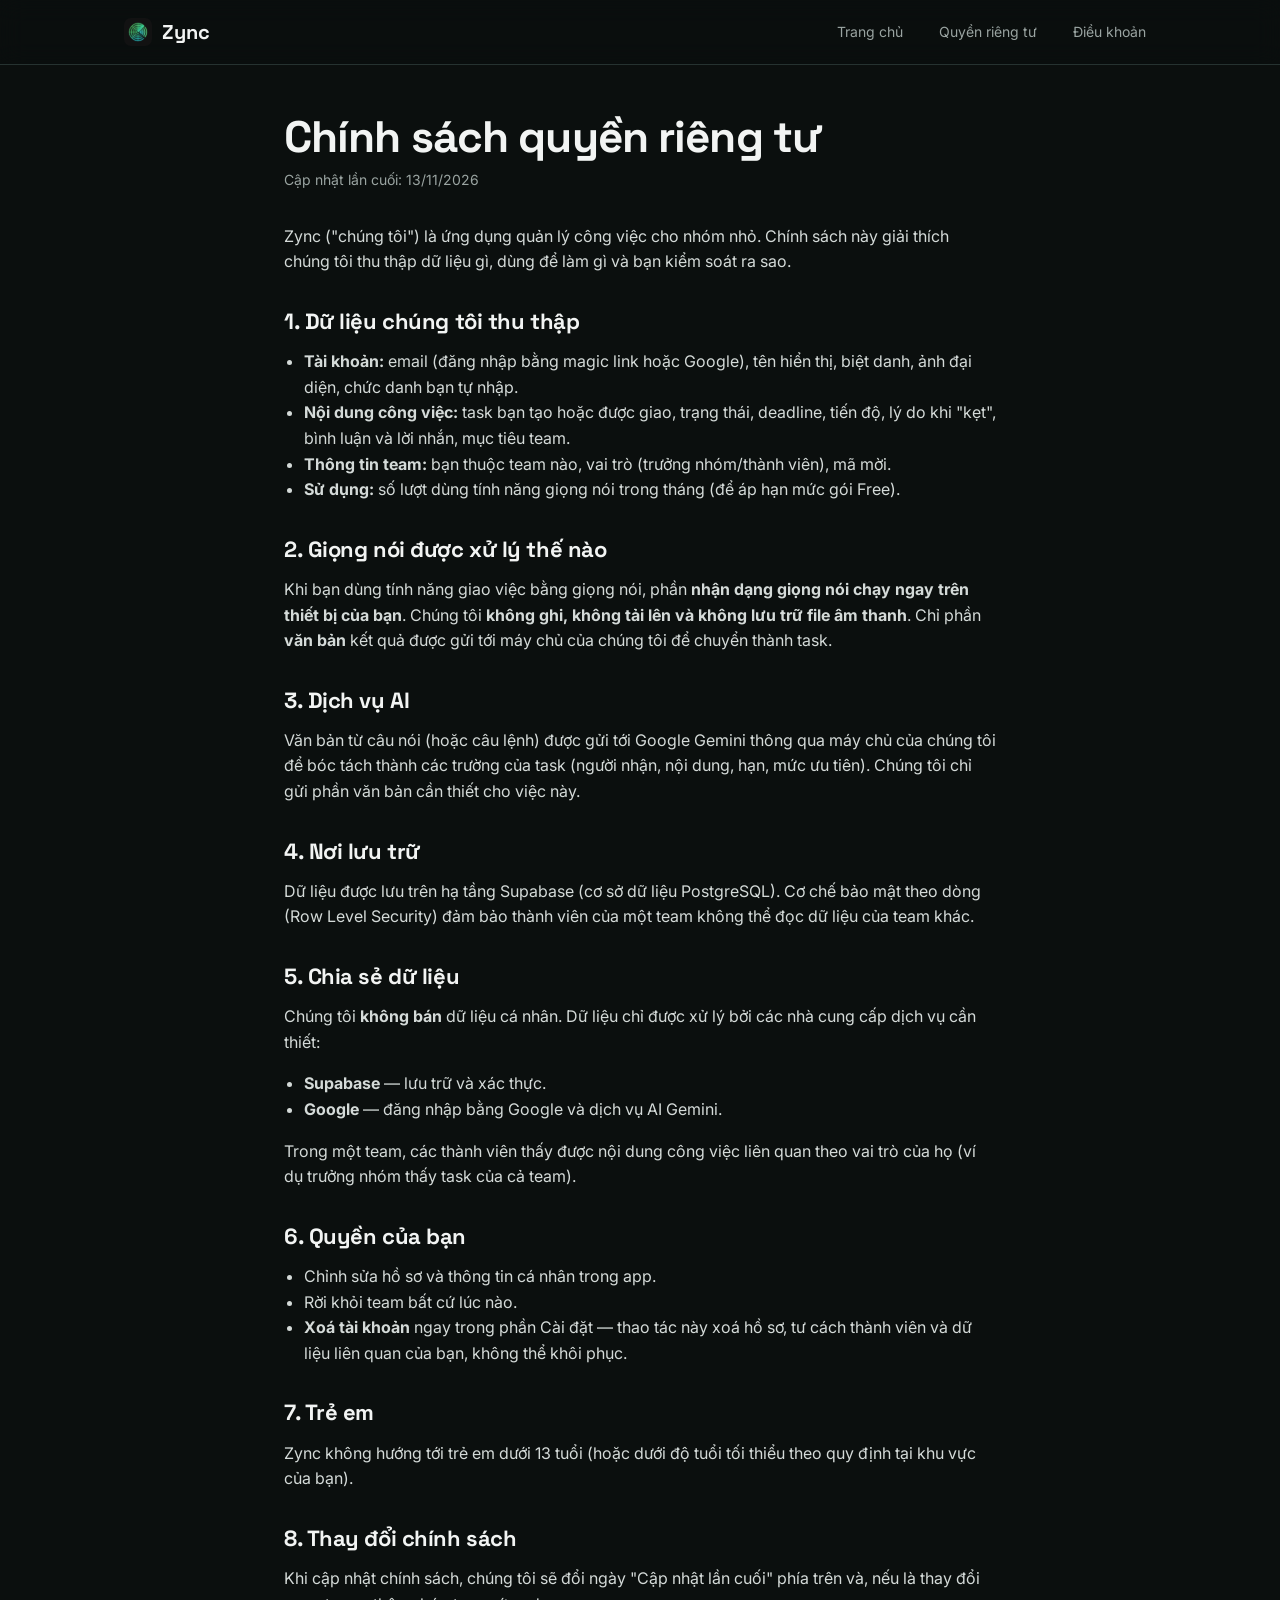
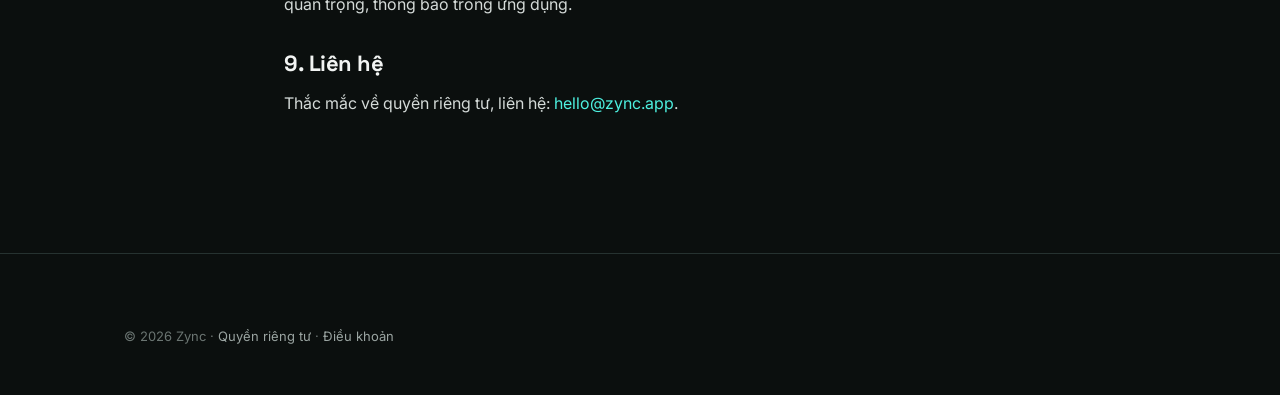
==== privacy.html @ 87f8e2c1 "feat: website giới thiệu Zync (radar 3D, privacy, terms) 🤖 Generated with [Claude Code](https://clau" ====
<!doctype html>
<html lang="vi">
<head>
<meta charset="utf-8">
<meta name="viewport" content="width=device-width, initial-scale=1">
<title>Chính sách quyền riêng tư — Zync</title>
<link rel="icon" href="assets/icon.png">
<link rel="preconnect" href="https://fonts.googleapis.com">
<link href="https://fonts.googleapis.com/css2?family=Inter:wght@400;500;600&family=Space+Grotesk:wght@600;700&display=swap" rel="stylesheet">
<link rel="stylesheet" href="styles.css">
</head>
<body>
<header class="nav"><div class="wrap">
<a class="brand" href="index.html"><img src="assets/icon.png" alt="Zync"> Zync</a>
<div class="spacer"></div>
<a class="link" href="index.html">Trang chủ</a>
<a class="link" href="privacy.html">Quyền riêng tư</a>
<a class="link" href="terms.html">Điều khoản</a>
</div></header>
<main class="doc">
<h1>Chính sách quyền riêng tư</h1>
<div class="updated">Cập nhật lần cuối: 13/11/2026</div>

<p>Zync ("chúng tôi") là ứng dụng quản lý công việc cho nhóm nhỏ. Chính sách này giải thích chúng tôi thu thập dữ liệu gì, dùng để làm gì và bạn kiểm soát ra sao.</p>

<h2>1. Dữ liệu chúng tôi thu thập</h2>
<ul>
<li><b>Tài khoản:</b> email (đăng nhập bằng magic link hoặc Google), tên hiển thị, biệt danh, ảnh đại diện, chức danh bạn tự nhập.</li>
<li><b>Nội dung công việc:</b> task bạn tạo hoặc được giao, trạng thái, deadline, tiến độ, lý do khi "kẹt", bình luận và lời nhắn, mục tiêu team.</li>
<li><b>Thông tin team:</b> bạn thuộc team nào, vai trò (trưởng nhóm/thành viên), mã mời.</li>
<li><b>Sử dụng:</b> số lượt dùng tính năng giọng nói trong tháng (để áp hạn mức gói Free).</li>
</ul>

<h2>2. Giọng nói được xử lý thế nào</h2>
<p>Khi bạn dùng tính năng giao việc bằng giọng nói, phần <b>nhận dạng giọng nói chạy ngay trên thiết bị của bạn</b>. Chúng tôi <b>không ghi, không tải lên và không lưu trữ file âm thanh</b>. Chỉ phần <b>văn bản</b> kết quả được gửi tới máy chủ của chúng tôi để chuyển thành task.</p>

<h2>3. Dịch vụ AI</h2>
<p>Văn bản từ câu nói (hoặc câu lệnh) được gửi tới Google Gemini thông qua máy chủ của chúng tôi để bóc tách thành các trường của task (người nhận, nội dung, hạn, mức ưu tiên). Chúng tôi chỉ gửi phần văn bản cần thiết cho việc này.</p>

<h2>4. Nơi lưu trữ</h2>
<p>Dữ liệu được lưu trên hạ tầng Supabase (cơ sở dữ liệu PostgreSQL). Cơ chế bảo mật theo dòng (Row Level Security) đảm bảo thành viên của một team không thể đọc dữ liệu của team khác.</p>

<h2>5. Chia sẻ dữ liệu</h2>
<p>Chúng tôi <b>không bán</b> dữ liệu cá nhân. Dữ liệu chỉ được xử lý bởi các nhà cung cấp dịch vụ cần thiết:</p>
<ul>
<li><b>Supabase</b> — lưu trữ và xác thực.</li>
<li><b>Google</b> — đăng nhập bằng Google và dịch vụ AI Gemini.</li>
</ul>
<p>Trong một team, các thành viên thấy được nội dung công việc liên quan theo vai trò của họ (ví dụ trưởng nhóm thấy task của cả team).</p>

<h2>6. Quyền của bạn</h2>
<ul>
<li>Chỉnh sửa hồ sơ và thông tin cá nhân trong app.</li>
<li>Rời khỏi team bất cứ lúc nào.</li>
<li><b>Xoá tài khoản</b> ngay trong phần Cài đặt — thao tác này xoá hồ sơ, tư cách thành viên và dữ liệu liên quan của bạn, không thể khôi phục.</li>
</ul>

<h2>7. Trẻ em</h2>
<p>Zync không hướng tới trẻ em dưới 13 tuổi (hoặc dưới độ tuổi tối thiểu theo quy định tại khu vực của bạn).</p>

<h2>8. Thay đổi chính sách</h2>
<p>Khi cập nhật chính sách, chúng tôi sẽ đổi ngày "Cập nhật lần cuối" phía trên và, nếu là thay đổi quan trọng, thông báo trong ứng dụng.</p>

<h2>9. Liên hệ</h2>
<p>Thắc mắc về quyền riêng tư, liên hệ: <a href="mailto:hello@zync.app">hello@zync.app</a>.</p>
</main>
<footer><div class="wrap"><div class="legal">© <span id="yr"></span> Zync · <a href="privacy.html">Quyền riêng tư</a> · <a href="terms.html">Điều khoản</a></div></div></footer>
<script>document.getElementById('yr').textContent=new Date().getFullYear();</script>
</body></html>
---- styles.css ----
:root{
  --bg:#0b0f0e; --surface:#141817; --surface-2:#1d2322; --line:#263230;
  --text:#f2f4f3; --muted:#9aa4a1; --cyan:#4df0e0; --green:#7cff6b;
  --danger:#ff453a; --maxw:1080px;
  --grad:linear-gradient(120deg,var(--cyan),var(--green));
}
*{box-sizing:border-box}
html{scroll-behavior:smooth}
body{
  margin:0;background:var(--bg);color:var(--text);
  font-family:"Inter",system-ui,-apple-system,sans-serif;line-height:1.6;
  -webkit-font-smoothing:antialiased;overflow-x:hidden;
}
h1,h2,h3,.display{font-family:"Space Grotesk","Inter",sans-serif;letter-spacing:-.02em;line-height:1.1;margin:0}
a{color:inherit;text-decoration:none}
.wrap{max-width:var(--maxw);margin:0 auto;padding:0 24px}
.grad-text{background:var(--grad);-webkit-background-clip:text;background-clip:text;color:transparent}

/* Nav */
.nav{position:sticky;top:0;z-index:50;backdrop-filter:blur(12px);
  background:rgba(11,15,14,.72);border-bottom:1px solid var(--line)}
.nav .wrap{display:flex;align-items:center;gap:16px;height:64px}
.brand{display:flex;align-items:center;gap:10px;font-family:"Space Grotesk";font-weight:700;font-size:20px}
.brand img{width:28px;height:28px;border-radius:7px}
.nav .spacer{flex:1}
.nav a.link{color:var(--muted);font-size:14px;padding:8px 10px;border-radius:8px}
.nav a.link:hover{color:var(--text)}
.btn{display:inline-flex;align-items:center;gap:8px;border-radius:12px;padding:11px 18px;
  font-weight:600;font-size:15px;border:1px solid var(--line);color:var(--text);transition:.2s}
.btn:hover{border-color:var(--cyan)}
.btn.primary{background:var(--grad);color:#07130f;border:none}
.btn.primary:hover{filter:brightness(1.05);transform:translateY(-1px)}

/* Hero */
.hero{position:relative;padding:72px 0 40px;overflow:hidden}
#radar-stage{position:absolute;inset:0;z-index:0}
.hero .wrap{position:relative;z-index:2}
.hero-grid{display:grid;grid-template-columns:1.1fr .9fr;gap:40px;align-items:center}
.eyebrow{display:inline-block;font-size:13px;color:var(--cyan);border:1px solid var(--line);
  border-radius:999px;padding:6px 12px;margin-bottom:20px;background:rgba(77,240,224,.06)}
.hero h1{font-size:clamp(38px,6vw,68px);font-weight:700}
.hero p.lead{color:var(--muted);font-size:clamp(17px,2.2vw,21px);max-width:30ch;margin:20px 0 28px}
.hero .cta{display:flex;gap:14px;flex-wrap:wrap}
.hero .note{color:var(--muted);font-size:13px;margin-top:16px}
.hero-right{position:relative;min-height:420px}

/* generic section */
section{position:relative;z-index:1;padding:72px 0}
.kicker{color:var(--cyan);font-size:14px;font-weight:600;letter-spacing:.04em}
.sec-title{font-size:clamp(28px,4vw,42px);font-weight:700;margin:10px 0 14px}
.sec-sub{color:var(--muted);max-width:60ch}

/* steps */
.steps{display:grid;grid-template-columns:repeat(3,1fr);gap:20px;margin-top:40px}
.step{background:var(--surface);border:1px solid var(--line);border-radius:18px;padding:24px}
.step .n{font-family:"Space Grotesk";font-weight:700;font-size:15px;color:#07130f;
  width:34px;height:34px;border-radius:10px;display:grid;place-items:center;background:var(--grad);margin-bottom:14px}
.step h3{font-size:19px;margin-bottom:8px}
.step p{color:var(--muted);font-size:15px;margin:0}

/* features */
.feat{display:grid;grid-template-columns:repeat(3,1fr);gap:18px;margin-top:40px}
.card{background:var(--surface);border:1px solid var(--line);border-radius:18px;padding:22px;transition:.2s}
.card:hover{border-color:var(--line);transform:translateY(-3px);background:var(--surface-2)}
.card .ic{width:40px;height:40px;border-radius:11px;display:grid;place-items:center;margin-bottom:14px;
  background:rgba(124,255,107,.1);color:var(--green);font-size:20px}
.card h3{font-size:18px;margin-bottom:6px}
.card p{color:var(--muted);font-size:14.5px;margin:0}

/* screenshots */
.shots{display:flex;gap:22px;overflow-x:auto;padding:36px 4px 8px;scroll-snap-type:x mandatory}
.shots figure{margin:0;flex:0 0 auto;width:230px;scroll-snap-align:center}
.phone{width:230px;border-radius:30px;border:6px solid #000;box-shadow:0 20px 60px rgba(0,0,0,.5),0 0 0 1px var(--line);display:block}
.shots figcaption{color:var(--muted);font-size:13px;text-align:center;margin-top:12px}

/* privacy highlight */
.pill-row{display:flex;flex-wrap:wrap;gap:12px;margin-top:24px}
.pill{background:var(--surface);border:1px solid var(--line);border-radius:12px;padding:12px 16px;font-size:14px;color:var(--text)}
.pill b{color:var(--green)}

/* CTA band */
.band{background:linear-gradient(120deg,rgba(77,240,224,.08),rgba(124,255,107,.08));
  border:1px solid var(--line);border-radius:24px;padding:48px;text-align:center;margin:0 24px}
.band h2{font-size:clamp(26px,4vw,38px)}
.band p{color:var(--muted);margin:12px auto 24px;max-width:50ch}

/* footer */
footer{border-top:1px solid var(--line);padding:48px 0;margin-top:40px;color:var(--muted);font-size:14px}
footer .cols{display:flex;gap:40px;flex-wrap:wrap;align-items:flex-start}
footer .spacer{flex:1}
footer a{color:var(--muted)}footer a:hover{color:var(--text)}
footer .legal{margin-top:24px;font-size:13px;color:#6b7572}

/* doc pages */
.doc{max-width:760px;margin:0 auto;padding:48px 24px 80px}
.doc h1{font-size:clamp(30px,5vw,44px);margin-bottom:8px}
.doc .updated{color:var(--muted);font-size:14px;margin-bottom:32px}
.doc h2{font-size:22px;margin:34px 0 10px}
.doc p,.doc li{color:#d4dad8}
.doc a{color:var(--cyan)}
.doc ul{padding-left:20px}

@media(max-width:860px){
  .hero-grid{grid-template-columns:1fr}
  .hero-right{min-height:320px;order:-1}
  .steps,.feat{grid-template-columns:1fr}
  .nav a.link{display:none}
}
@media(prefers-reduced-motion:reduce){*{animation:none!important;transition:none!important}}
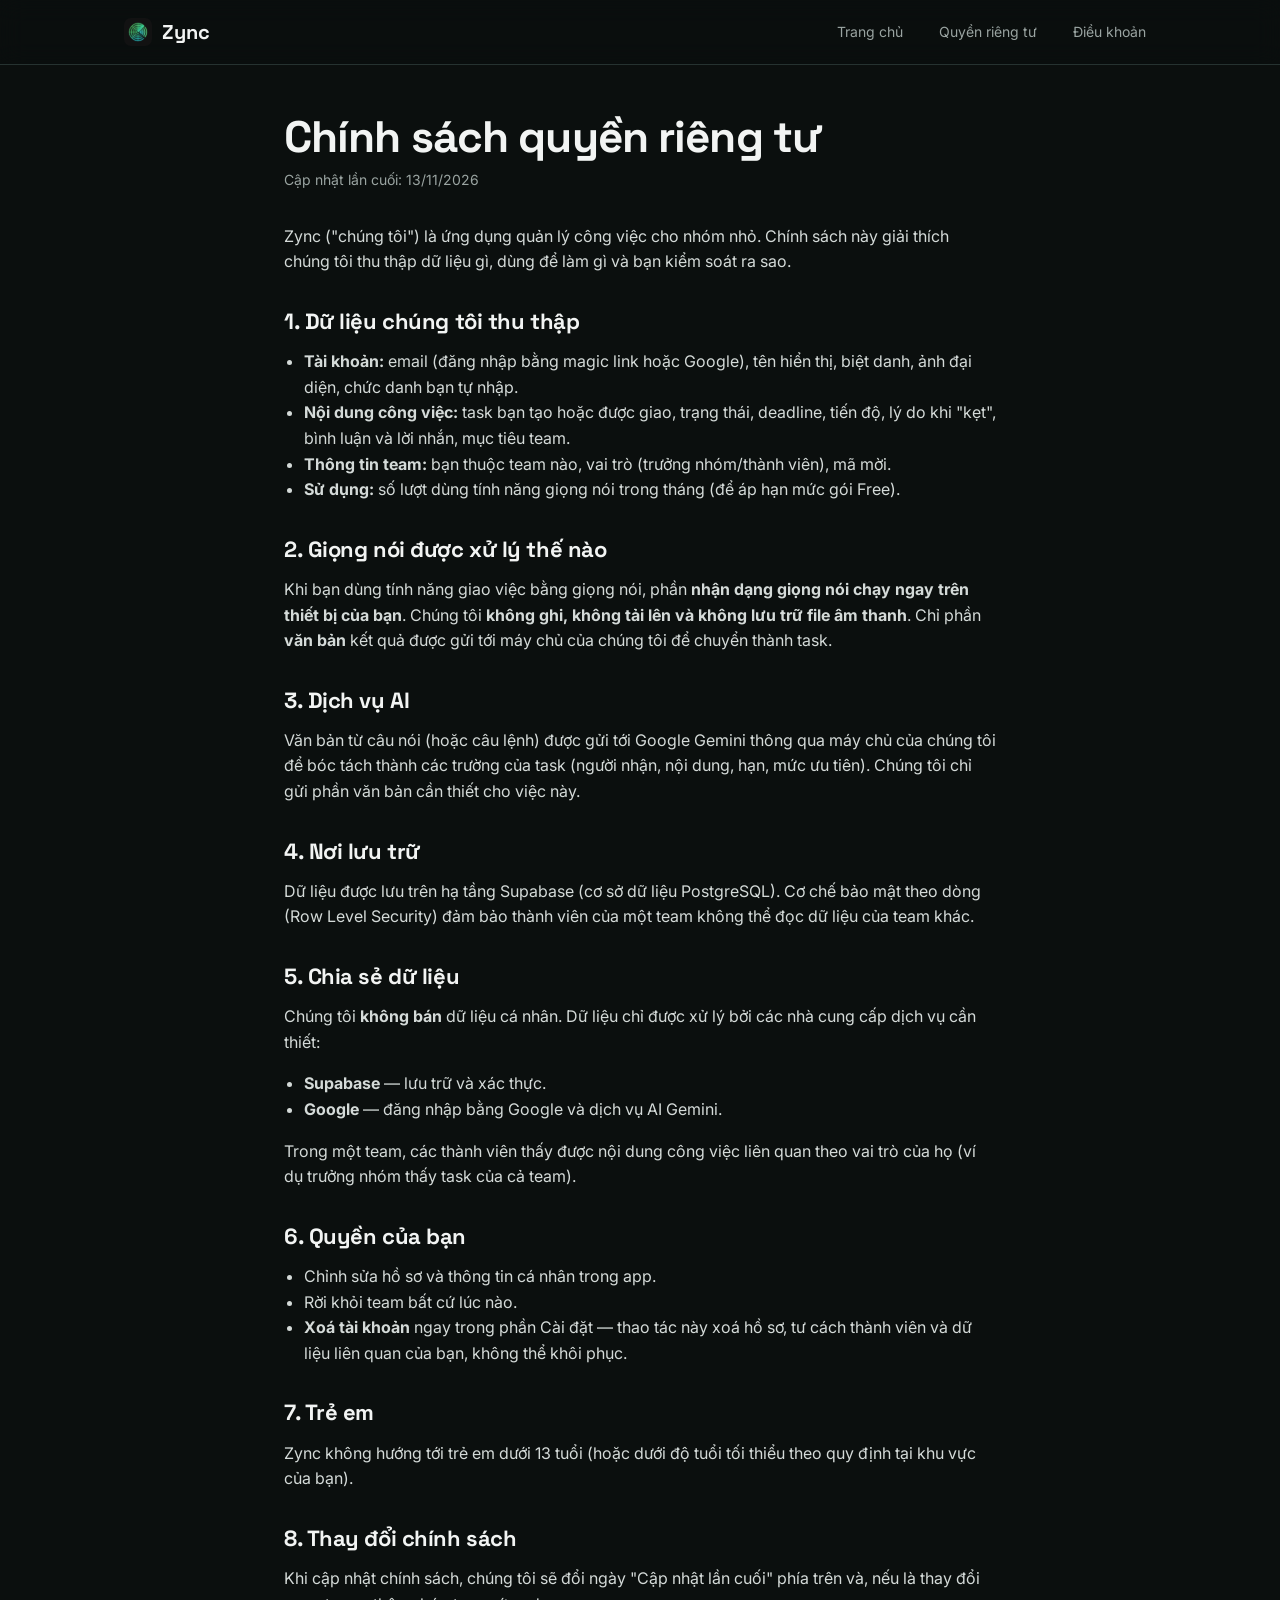
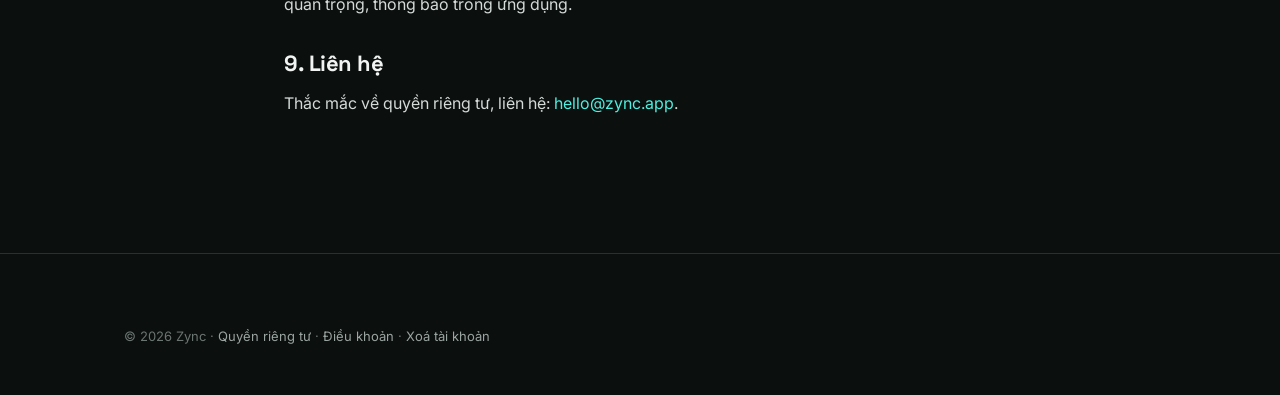
==== commit 56ab5f07: "feat(web): trang hướng dẫn xoá tài khoản & dữ liệu (cho Google Play Data safety) 🤖 Generated with [C" ====
--- a/privacy.html
+++ b/privacy.html
@@ -64,6 +64,6 @@
 <h2>9. Liên hệ</h2>
 <p>Thắc mắc về quyền riêng tư, liên hệ: <a href="mailto:hello@zync.app">hello@zync.app</a>.</p>
 </main>
-<footer><div class="wrap"><div class="legal">© <span id="yr"></span> Zync · <a href="privacy.html">Quyền riêng tư</a> · <a href="terms.html">Điều khoản</a></div></div></footer>
+<footer><div class="wrap"><div class="legal">© <span id="yr"></span> Zync · <a href="privacy.html">Quyền riêng tư</a> · <a href="terms.html">Điều khoản</a> · <a href="account-deletion.html">Xoá tài khoản</a></div></div></footer>
 <script>document.getElementById('yr').textContent=new Date().getFullYear();</script>
 </body></html>
--- a/styles.css
+++ b/styles.css
@@ -67,11 +67,25 @@
 .card h3{font-size:18px;margin-bottom:6px}
 .card p{color:var(--muted);font-size:14.5px;margin:0}
 
-/* screenshots */
-.shots{display:flex;gap:22px;overflow-x:auto;padding:36px 4px 8px;scroll-snap-type:x mandatory}
-.shots figure{margin:0;flex:0 0 auto;width:230px;scroll-snap-align:center}
-.phone{width:230px;border-radius:30px;border:6px solid #000;box-shadow:0 20px 60px rgba(0,0,0,.5),0 0 0 1px var(--line);display:block}
-.shots figcaption{color:var(--muted);font-size:13px;text-align:center;margin-top:12px}
+/* screenshots 3D */
+.shots-stage{perspective:1600px;margin-top:44px}
+.shots{display:flex;gap:30px;overflow-x:auto;overflow-y:visible;padding:56px 24px 40px;
+  scroll-snap-type:x mandatory;transform-style:preserve-3d;transition:transform .2s ease-out}
+.shots figure{margin:0;flex:0 0 auto;width:236px;scroll-snap-align:center;transform-style:preserve-3d;
+  animation:float 7s ease-in-out infinite}
+.shots figure:nth-child(odd){animation-delay:-2.2s}
+.shots figure:nth-child(3n){animation-delay:-4.1s}
+.phone-wrap{transform-style:preserve-3d;transition:transform .5s cubic-bezier(.2,.7,.2,1)}
+.shots figure:nth-child(odd) .phone-wrap{transform:rotateY(16deg) rotateX(4deg)}
+.shots figure:nth-child(even) .phone-wrap{transform:rotateY(-16deg) rotateX(4deg)}
+.shots figure:hover .phone-wrap{transform:rotateY(0) rotateX(0) translateZ(60px) scale(1.05)}
+.phone{width:236px;border-radius:32px;border:7px solid #05080a;display:block;position:relative;
+  box-shadow:0 30px 70px rgba(0,0,0,.6),0 0 0 1px var(--line),0 0 40px rgba(77,240,224,.12)}
+.phone-wrap::after{content:"";position:absolute;left:8%;right:8%;bottom:-54px;height:60px;
+  background:radial-gradient(ellipse at center,rgba(77,240,224,.28),transparent 70%);
+  filter:blur(12px);transform:translateZ(-40px)}
+.shots figcaption{color:var(--muted);font-size:13px;text-align:center;margin-top:34px}
+@keyframes float{0%,100%{transform:translateY(0)}50%{transform:translateY(-16px)}}
 
 /* privacy highlight */
 .pill-row{display:flex;flex-wrap:wrap;gap:12px;margin-top:24px}
@@ -106,4 +120,12 @@
   .steps,.feat{grid-template-columns:1fr}
   .nav a.link{display:none}
 }
-@media(prefers-reduced-motion:reduce){*{animation:none!important;transition:none!important}}
+@media(prefers-reduced-motion:reduce){*{animation:none!important;transition:none!important}
+  .shots .phone-wrap{transform:none!important}}
+
+/* 3D reveal khi cuộn */
+.reveal{opacity:0;transform:perspective(1000px) rotateX(12deg) translateY(40px);
+  transition:opacity .7s cubic-bezier(.2,.7,.2,1),transform .7s cubic-bezier(.2,.7,.2,1)}
+.reveal.in{opacity:1;transform:perspective(1000px) rotateX(0) translateY(0)}
+.reveal.d1{transition-delay:.08s}.reveal.d2{transition-delay:.16s}.reveal.d3{transition-delay:.24s}
+@media(prefers-reduced-motion:reduce){.reveal{opacity:1!important;transform:none!important}}
